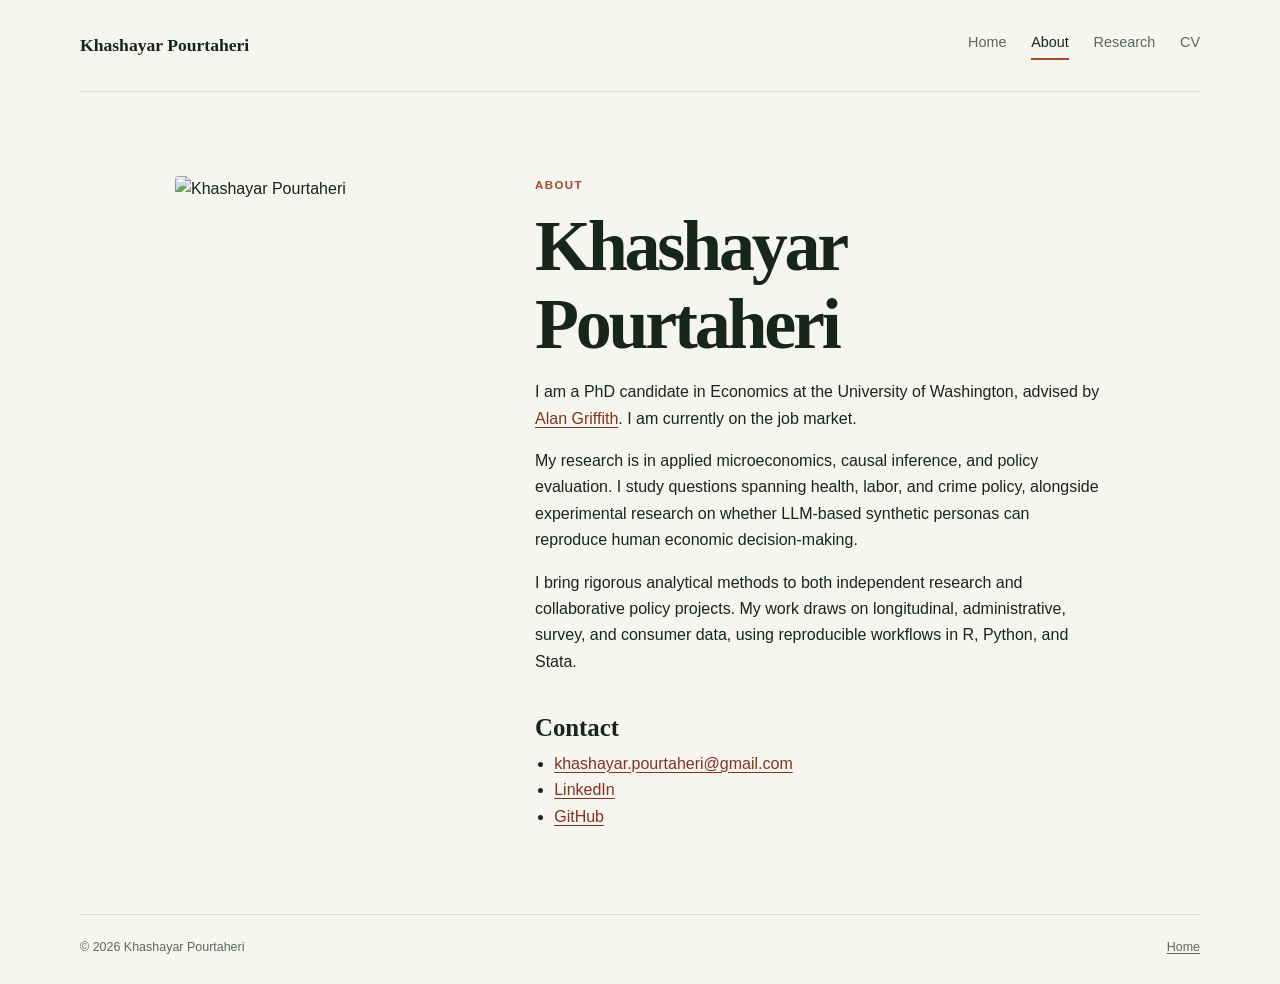
==== about.html @ fbb9776d "Update research, CV, and links for job market - Research: new JMP title with SSRN link and summary; " ====
<!doctype html>
<html lang="en">
  <head>
    <meta charset="utf-8">
    <meta name="viewport" content="width=device-width, initial-scale=1">
    <meta name="description" content="About Khashayar Pourtaheri.">
    <title>About | Khashayar Pourtaheri</title>
    <link rel="stylesheet" href="assets/css/styles.css">
  </head>
  <body>
    <header class="site-header">
      <a class="wordmark" href="index.html">Khashayar Pourtaheri</a>
      <nav aria-label="Main navigation">
        <a href="index.html">Home</a>
        <a class="active" href="about.html" aria-current="page">About</a>
        <a href="research.html">Research</a>
        <a href="cv.html">CV</a>
      </nav>
    </header>

    <main class="page about-page">
      <aside class="page-portrait">
        <img src="assets/images/khashayar-pourtaheri.jpg" alt="Khashayar Pourtaheri">
      </aside>
      <article>
        <p class="eyebrow">About</p>
        <h1>Khashayar Pourtaheri</h1>
        <p>I am a PhD candidate in Economics at the University of Washington, advised by <a href="https://econ.washington.edu/people/alan-griffith" target="_blank" rel="noopener noreferrer">Alan Griffith</a>. I am currently on the job market.</p>
        <p>My research is in applied microeconomics, causal inference, and policy evaluation. I study questions spanning health, labor, and crime policy, alongside experimental research on whether LLM-based synthetic personas can reproduce human economic decision-making.</p>
        <p>I bring rigorous analytical methods to both independent research and collaborative policy projects. My work draws on longitudinal, administrative, survey, and consumer data, using reproducible workflows in R, Python, and Stata.</p>
        <h2>Contact</h2>
        <ul class="plain-list">
          <li><a href="mailto:khashayar.pourtaheri@gmail.com">khashayar.pourtaheri@gmail.com</a></li>
          <li><a href="https://www.linkedin.com/in/khashayar-pourtahri" target="_blank" rel="noopener noreferrer">LinkedIn</a></li>
          <li><a href="https://github.com/khashayar-pourtaheri" target="_blank" rel="noopener noreferrer">GitHub</a></li>
        </ul>
      </article>
    </main>

    <footer>
      <span>© <span id="year"></span> Khashayar Pourtaheri</span>
      <a href="index.html">Home</a>
    </footer>
    <script>document.getElementById("year").textContent = new Date().getFullYear();</script>
  </body>
</html>
---- assets/css/styles.css ----
:root {
  --ink: #17251f;
  --muted: #5b6861;
  --paper: #f7f5ef;
  --line: #d8ddd4;
  --accent: #a8482d;
  --accent-dark: #82331e;
  --display: Georgia, "Times New Roman", serif;
  --body: "Helvetica Neue", Helvetica, Arial, sans-serif;
}

* { box-sizing: border-box; }

html { min-height: 100%; }

body {
  margin: 0;
  min-height: 100vh;
  color: var(--ink);
  background: var(--paper);
  font-family: var(--body);
  font-size: 16px;
  line-height: 1.65;
  display: flex;
  flex-direction: column;
}

a { color: var(--accent-dark); text-underline-offset: 0.18em; }
a:hover { color: var(--accent); }

.site-header, footer {
  width: min(1120px, calc(100% - 48px));
  margin-inline: auto;
}

.site-header {
  min-height: 92px;
  display: flex;
  align-items: center;
  justify-content: space-between;
  border-bottom: 1px solid var(--line);
}

.wordmark {
  color: var(--ink);
  font-family: var(--display);
  font-size: 1.1rem;
  font-weight: 700;
  text-decoration: none;
}

nav { display: flex; gap: 1.55rem; }
nav a { color: var(--muted); font-size: 0.9rem; text-decoration: none; }
nav a:hover, nav a.active { color: var(--ink); }
nav a.active { border-bottom: 2px solid var(--accent); padding-bottom: 0.2rem; }

.hero {
  width: min(1120px, calc(100% - 48px));
  margin: auto;
  padding: 72px 0;
  display: grid;
  grid-template-columns: 1.04fr 0.96fr;
  align-items: center;
  gap: clamp(48px, 9vw, 128px);
}

.eyebrow {
  margin: 0 0 0.8rem;
  color: var(--accent);
  font-size: 0.72rem;
  font-weight: 700;
  letter-spacing: 0.12em;
  text-transform: uppercase;
}

h1, h2 { font-family: var(--display); line-height: 1.08; }
h1 { margin: 0; font-size: clamp(3.1rem, 7vw, 5.9rem); letter-spacing: -0.045em; }
h2 { margin: 2.5rem 0 0.55rem; font-size: 1.55rem; }

.intro { max-width: 31rem; margin: 1.65rem 0 0; color: var(--muted); font-size: 1.16rem; }
.job-market { margin: 1rem 0 0; font-weight: 700; }

.contact-links { display: flex; flex-wrap: wrap; gap: 0.9rem 1.35rem; margin-top: 2.1rem; }
.contact-links a { font-size: 0.9rem; font-weight: 700; }

.hero-portrait { margin: 0; }
.hero-portrait img, .page-portrait img {
  display: block;
  width: 100%;
  object-fit: cover;
  filter: saturate(0.9);
}
.hero-portrait img { aspect-ratio: 1 / 1; border-radius: 50% 50% 4px 4px; }

.page {
  width: min(930px, calc(100% - 48px));
  flex: 1;
  margin: 0 auto;
  padding: 84px 0;
}
.about-page { display: grid; grid-template-columns: 265px minmax(0, 1fr); gap: clamp(42px, 8vw, 95px); align-items: start; }
.about-page h1, .narrow-page h1 { font-size: clamp(2.7rem, 6vw, 4.5rem); }
.about-page article { max-width: 590px; }
.page-portrait img { aspect-ratio: 1 / 1; border-radius: 4px; }
.plain-list { margin: 0; padding-left: 1.2rem; }
.narrow-page { max-width: 760px; }
.note { margin-top: 2.5rem; padding: 1.4rem 1.55rem; border-left: 3px solid var(--accent); background: #eeeae0; color: var(--muted); }
.note p { margin: 0; }
.research-list { margin-top: 3.5rem; }
.research-list article { padding: 0 0 2.1rem; margin-bottom: 2.1rem; border-bottom: 1px solid var(--line); }
.research-list article:last-child { margin-bottom: 0; }
.research-list h2 { margin: 0.35rem 0 0.75rem; font-size: clamp(1.45rem, 3vw, 2rem); }
.research-list p:last-child { max-width: 650px; margin-bottom: 0; color: var(--muted); }
.paper-meta { margin: 0 0 0.9rem; font-size: 0.92rem; color: var(--muted); }
.paper-meta a { font-weight: 700; }
.project-label { margin: 0; color: var(--accent); font-size: 0.72rem; font-weight: 700; letter-spacing: 0.12em; text-transform: uppercase; }

footer {
  padding: 1.35rem 0 1.7rem;
  border-top: 1px solid var(--line);
  color: var(--muted);
  display: flex;
  justify-content: space-between;
  font-size: 0.78rem;
}
footer a { color: inherit; }
.sr-only { position: absolute; width: 1px; height: 1px; margin: -1px; overflow: hidden; clip: rect(0, 0, 0, 0); }

@media (max-width: 680px) {
  .site-header { min-height: auto; padding: 1.35rem 0; align-items: flex-start; gap: 1rem; flex-direction: column; }
  nav { gap: 1.1rem; }
  .hero { grid-template-columns: 1fr; gap: 2.8rem; padding: 56px 0 70px; }
  .hero-copy { order: 2; }
  .hero-portrait { max-width: 320px; }
  .about-page { grid-template-columns: 1fr; gap: 2.4rem; }
  .page-portrait { max-width: 250px; }
  .page { padding: 55px 0 70px; }
}
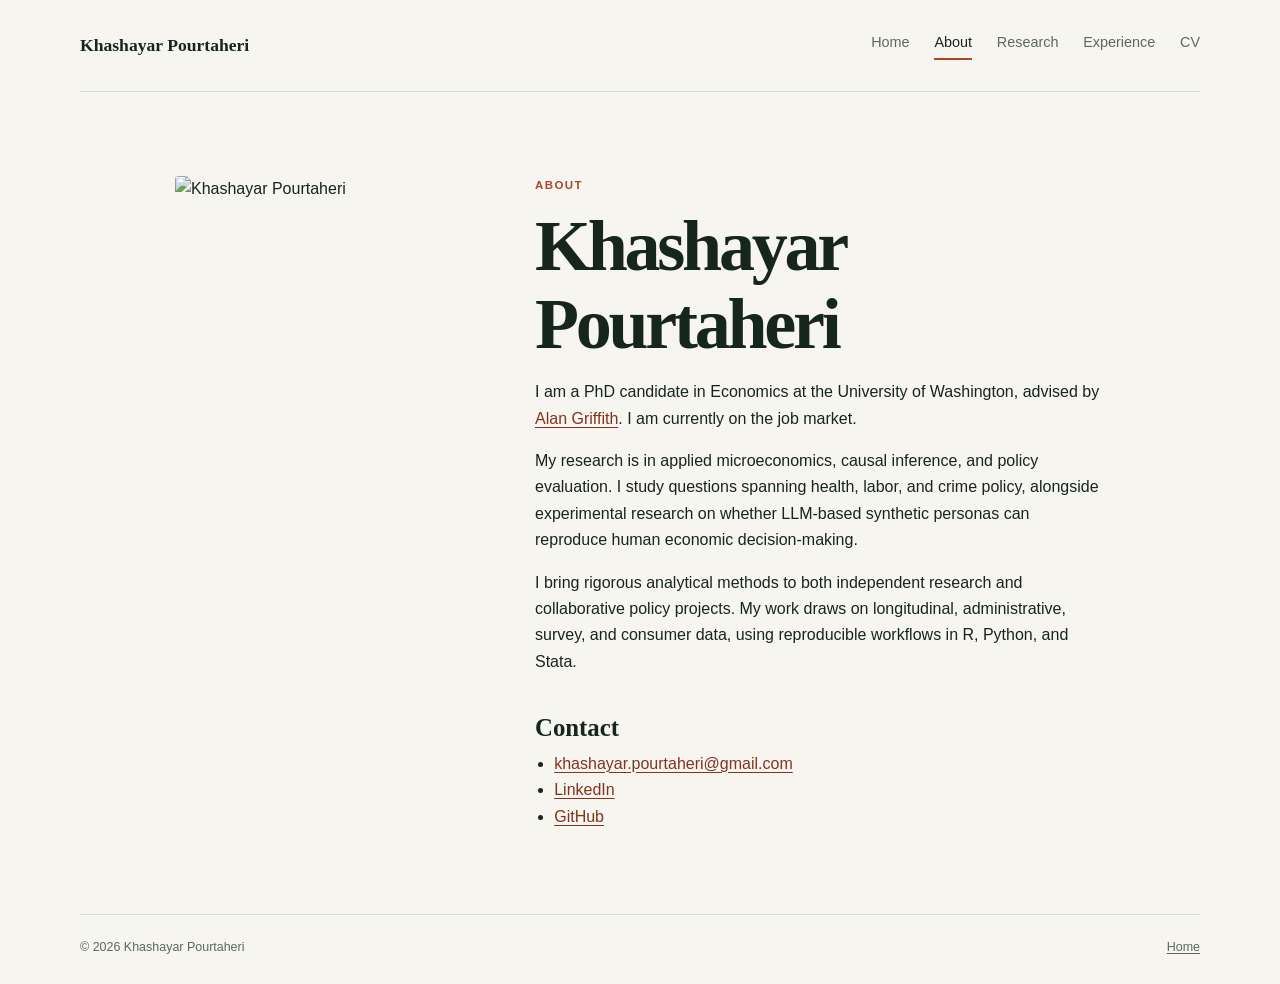
==== commit 46d5a646: "Add Experience page; keep Research for papers only - New experience.html: work experience (CHOICE, I" ====
--- a/about.html
+++ b/about.html
@@ -14,6 +14,7 @@
         <a href="index.html">Home</a>
         <a class="active" href="about.html" aria-current="page">About</a>
         <a href="research.html">Research</a>
+        <a href="experience.html">Experience</a>
         <a href="cv.html">CV</a>
       </nav>
     </header>
--- a/assets/css/styles.css
+++ b/assets/css/styles.css
@@ -136,3 +136,17 @@
   .page-portrait { max-width: 250px; }
   .page { padding: 55px 0 70px; }
 }
+
+.experience-section { margin-top: 3.2rem; }
+.experience-section h2 { margin: 0 0 1.4rem; padding-bottom: 0.5rem; border-bottom: 1px solid var(--line); }
+.entry { margin-bottom: 1.8rem; }
+.entry-head { display: flex; justify-content: space-between; align-items: baseline; gap: 1.5rem; }
+.entry-head h3 { flex: 1 1 auto; min-width: 0; }
+.entry h3 { margin: 0; font-family: var(--display); font-size: 1.15rem; }
+.entry-org { font-family: var(--body); font-weight: 400; font-size: 0.98rem; color: var(--muted); }
+.entry-dates { margin: 0; color: var(--muted); font-size: 0.9rem; white-space: nowrap; }
+.entry .paper-meta { margin: 0.35rem 0 0; }
+.entry-points { margin: 0.6rem 0 0; padding-left: 1.2rem; color: var(--muted); }
+.entry-points li { margin-bottom: 0.35rem; }
+@media (max-width: 640px) { .entry-head { flex-wrap: wrap; gap: 0.3rem; } }
+.research-list article:last-child { border-bottom: none; padding-bottom: 0; }
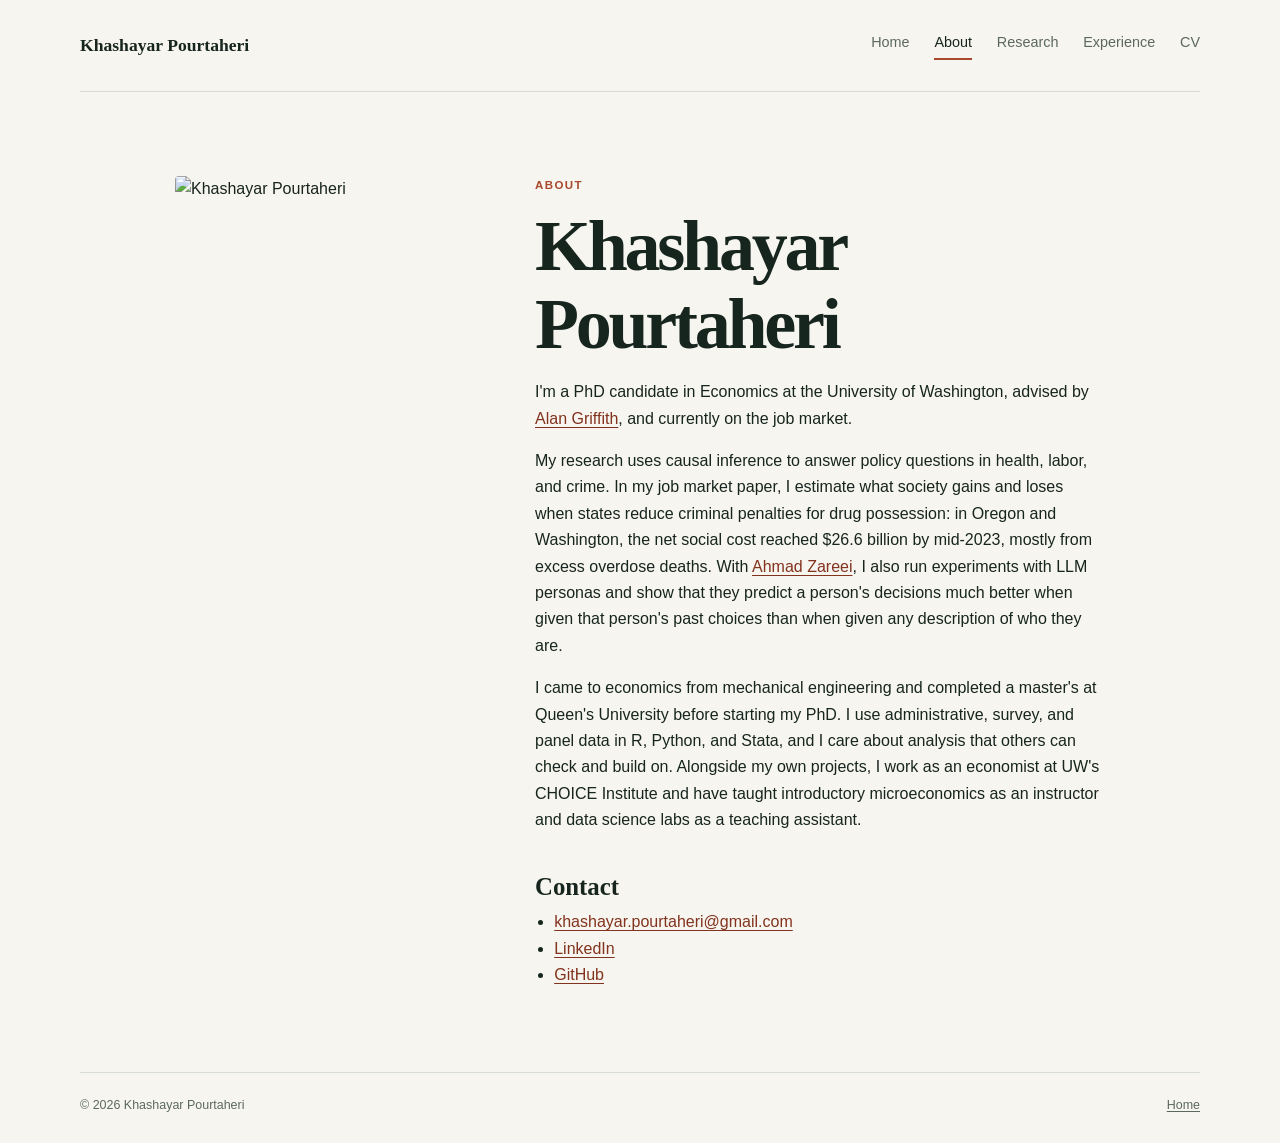
==== commit 8be0e3d3: "About: rewrite with findings, background, and accurate attribution Co-Authored-By: Claude Opus 5.5 <" ====
--- a/about.html
+++ b/about.html
@@ -26,9 +26,9 @@
       <article>
         <p class="eyebrow">About</p>
         <h1>Khashayar Pourtaheri</h1>
-        <p>I am a PhD candidate in Economics at the University of Washington, advised by <a href="https://econ.washington.edu/people/alan-griffith" target="_blank" rel="noopener noreferrer">Alan Griffith</a>. I am currently on the job market.</p>
-        <p>My research is in applied microeconomics, causal inference, and policy evaluation. I study questions spanning health, labor, and crime policy, alongside experimental research on whether LLM-based synthetic personas can reproduce human economic decision-making.</p>
-        <p>I bring rigorous analytical methods to both independent research and collaborative policy projects. My work draws on longitudinal, administrative, survey, and consumer data, using reproducible workflows in R, Python, and Stata.</p>
+        <p>I'm a PhD candidate in Economics at the University of Washington, advised by <a href="https://econ.washington.edu/people/alan-griffith" target="_blank" rel="noopener noreferrer">Alan Griffith</a>, and currently on the job market.</p>
+        <p>My research uses causal inference to answer policy questions in health, labor, and crime. In my job market paper, I estimate what society gains and loses when states reduce criminal penalties for drug possession: in Oregon and Washington, the net social cost reached $26.6 billion by mid-2023, mostly from excess overdose deaths. With <a href="https://azareei.github.io" target="_blank" rel="noopener noreferrer">Ahmad Zareei</a>, I also run experiments with LLM personas and show that they predict a person's decisions much better when given that person's past choices than when given any description of who they are.</p>
+        <p>I came to economics from mechanical engineering and completed a master's at Queen's University before starting my PhD. I use administrative, survey, and panel data in R, Python, and Stata, and I care about analysis that others can check and build on. Alongside my own projects, I work as an economist at UW's CHOICE Institute and have taught introductory microeconomics as an instructor and data science labs as a teaching assistant.</p>
         <h2>Contact</h2>
         <ul class="plain-list">
           <li><a href="mailto:khashayar.pourtaheri@gmail.com">khashayar.pourtaheri@gmail.com</a></li>
--- a/assets/css/styles.css
+++ b/assets/css/styles.css
@@ -150,3 +150,5 @@
 .entry-points li { margin-bottom: 0.35rem; }
 @media (max-width: 640px) { .entry-head { flex-wrap: wrap; gap: 0.3rem; } }
 .research-list article:last-child { border-bottom: none; padding-bottom: 0; }
+.entry-story { margin: 0.6rem 0 0; color: var(--muted); max-width: 680px; line-height: 1.65; }
+.narrow-page .intro { max-width: 640px; }
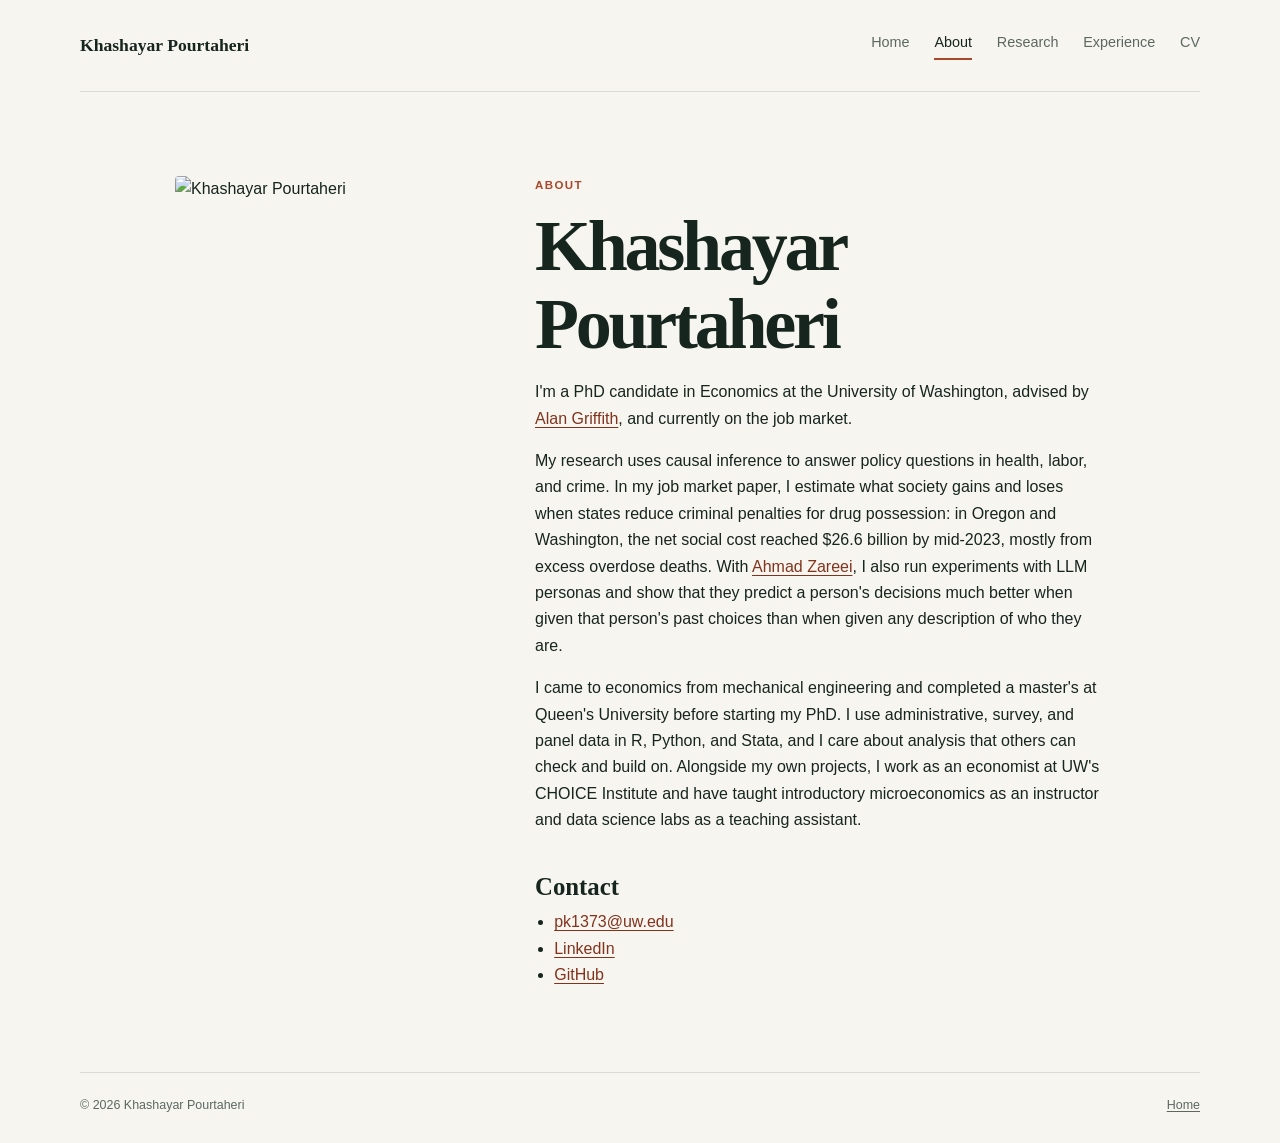
==== commit b004b90a: "Use UW email address on Home and About pages Co-Authored-By: Claude Opus 5.5 <noreply@anthropic.com>" ====
--- a/about.html
+++ b/about.html
@@ -31,7 +31,7 @@
         <p>I came to economics from mechanical engineering and completed a master's at Queen's University before starting my PhD. I use administrative, survey, and panel data in R, Python, and Stata, and I care about analysis that others can check and build on. Alongside my own projects, I work as an economist at UW's CHOICE Institute and have taught introductory microeconomics as an instructor and data science labs as a teaching assistant.</p>
         <h2>Contact</h2>
         <ul class="plain-list">
-          <li><a href="mailto:khashayar.pourtaheri@gmail.com">khashayar.pourtaheri@gmail.com</a></li>
+          <li><a href="mailto:pk1373@uw.edu">pk1373@uw.edu</a></li>
           <li><a href="https://www.linkedin.com/in/khashayar-pourtahri" target="_blank" rel="noopener noreferrer">LinkedIn</a></li>
           <li><a href="https://github.com/khashayar-pourtaheri" target="_blank" rel="noopener noreferrer">GitHub</a></li>
         </ul>
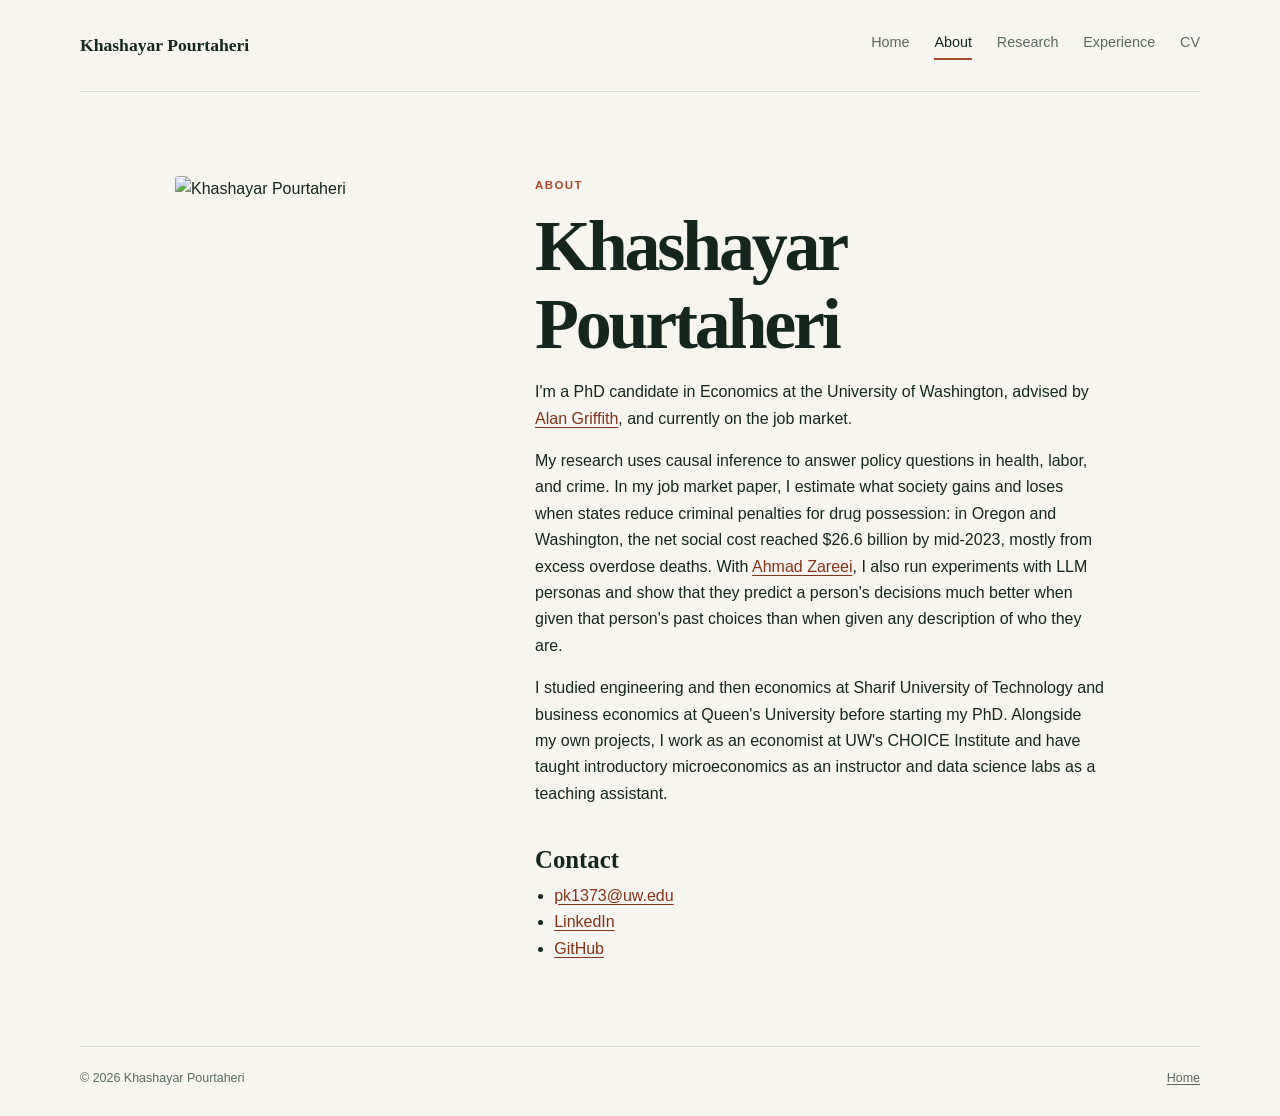
==== commit 464952d0: "Revise education sentence on About page Co-Authored-By: Claude Opus 5.5 <noreply@anthropic.com>" ====
--- a/about.html
+++ b/about.html
@@ -28,7 +28,7 @@
         <h1>Khashayar Pourtaheri</h1>
         <p>I'm a PhD candidate in Economics at the University of Washington, advised by <a href="https://econ.washington.edu/people/alan-griffith" target="_blank" rel="noopener noreferrer">Alan Griffith</a>, and currently on the job market.</p>
         <p>My research uses causal inference to answer policy questions in health, labor, and crime. In my job market paper, I estimate what society gains and loses when states reduce criminal penalties for drug possession: in Oregon and Washington, the net social cost reached $26.6 billion by mid-2023, mostly from excess overdose deaths. With <a href="https://azareei.github.io" target="_blank" rel="noopener noreferrer">Ahmad Zareei</a>, I also run experiments with LLM personas and show that they predict a person's decisions much better when given that person's past choices than when given any description of who they are.</p>
-        <p>I came to economics from mechanical engineering and completed a master's at Queen's University before starting my PhD. I use administrative, survey, and panel data in R, Python, and Stata, and I care about analysis that others can check and build on. Alongside my own projects, I work as an economist at UW's CHOICE Institute and have taught introductory microeconomics as an instructor and data science labs as a teaching assistant.</p>
+        <p>I studied engineering and then economics at Sharif University of Technology and business economics at Queen's University before starting my PhD. Alongside my own projects, I work as an economist at UW's CHOICE Institute and have taught introductory microeconomics as an instructor and data science labs as a teaching assistant.</p>
         <h2>Contact</h2>
         <ul class="plain-list">
           <li><a href="mailto:pk1373@uw.edu">pk1373@uw.edu</a></li>
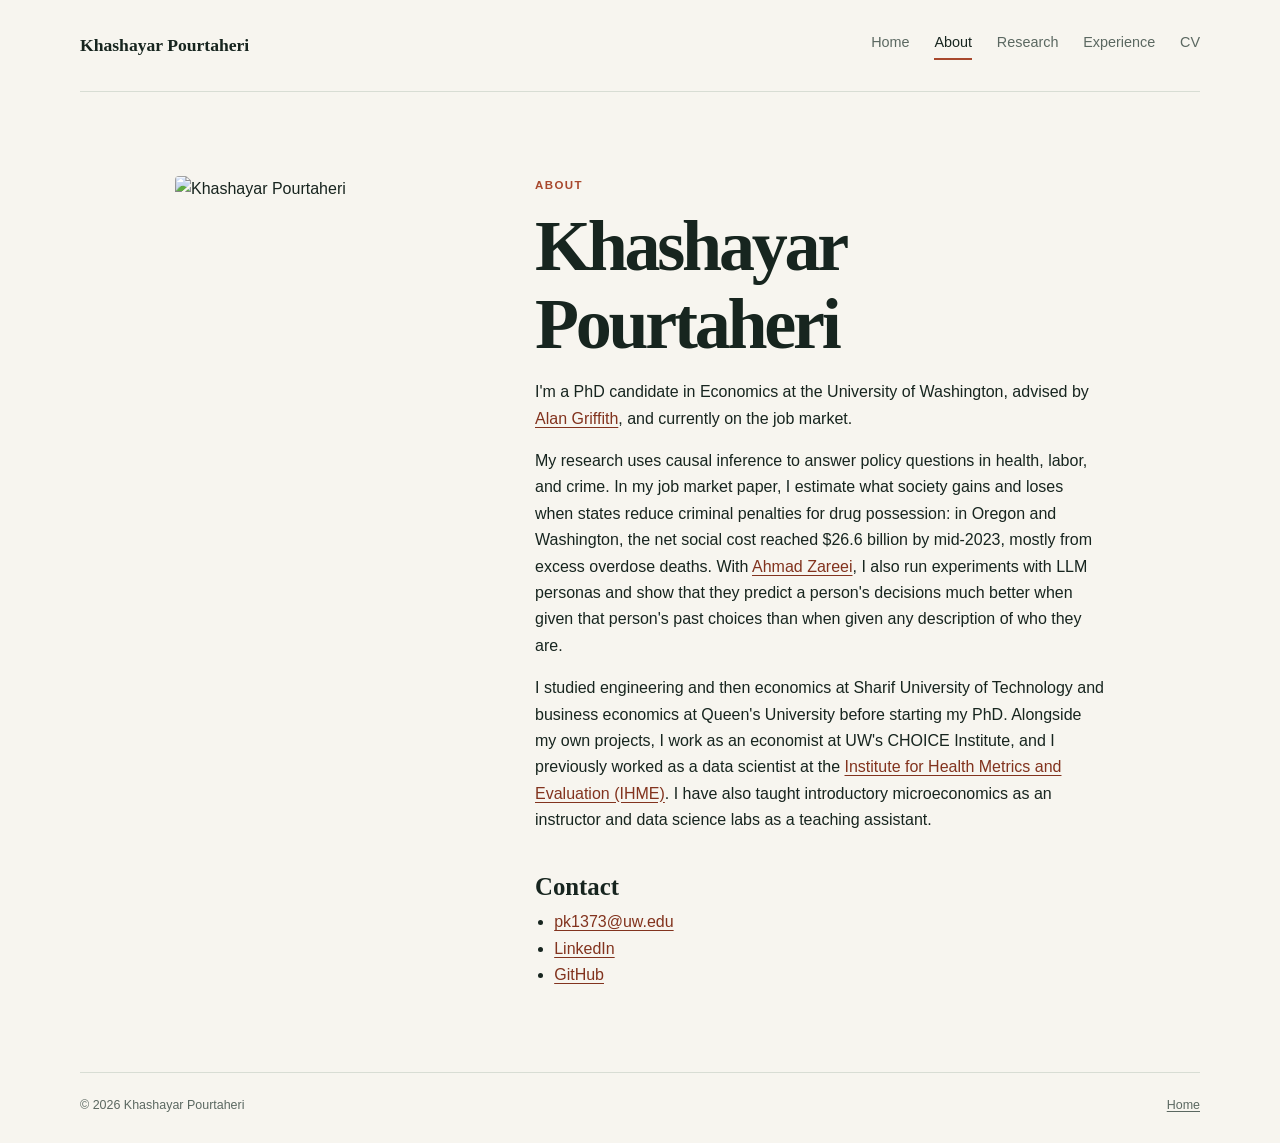
==== commit 02bae680: "Mention IHME data scientist role on About page Co-Authored-By: Claude Opus 5.5 <noreply@anthropic.co" ====
--- a/about.html
+++ b/about.html
@@ -28,7 +28,7 @@
         <h1>Khashayar Pourtaheri</h1>
         <p>I'm a PhD candidate in Economics at the University of Washington, advised by <a href="https://econ.washington.edu/people/alan-griffith" target="_blank" rel="noopener noreferrer">Alan Griffith</a>, and currently on the job market.</p>
         <p>My research uses causal inference to answer policy questions in health, labor, and crime. In my job market paper, I estimate what society gains and loses when states reduce criminal penalties for drug possession: in Oregon and Washington, the net social cost reached $26.6 billion by mid-2023, mostly from excess overdose deaths. With <a href="https://azareei.github.io" target="_blank" rel="noopener noreferrer">Ahmad Zareei</a>, I also run experiments with LLM personas and show that they predict a person's decisions much better when given that person's past choices than when given any description of who they are.</p>
-        <p>I studied engineering and then economics at Sharif University of Technology and business economics at Queen's University before starting my PhD. Alongside my own projects, I work as an economist at UW's CHOICE Institute and have taught introductory microeconomics as an instructor and data science labs as a teaching assistant.</p>
+        <p>I studied engineering and then economics at Sharif University of Technology and business economics at Queen's University before starting my PhD. Alongside my own projects, I work as an economist at UW's CHOICE Institute, and I previously worked as a data scientist at the <a href="https://www.healthdata.org" target="_blank" rel="noopener noreferrer">Institute for Health Metrics and Evaluation (IHME)</a>. I have also taught introductory microeconomics as an instructor and data science labs as a teaching assistant.</p>
         <h2>Contact</h2>
         <ul class="plain-list">
           <li><a href="mailto:pk1373@uw.edu">pk1373@uw.edu</a></li>
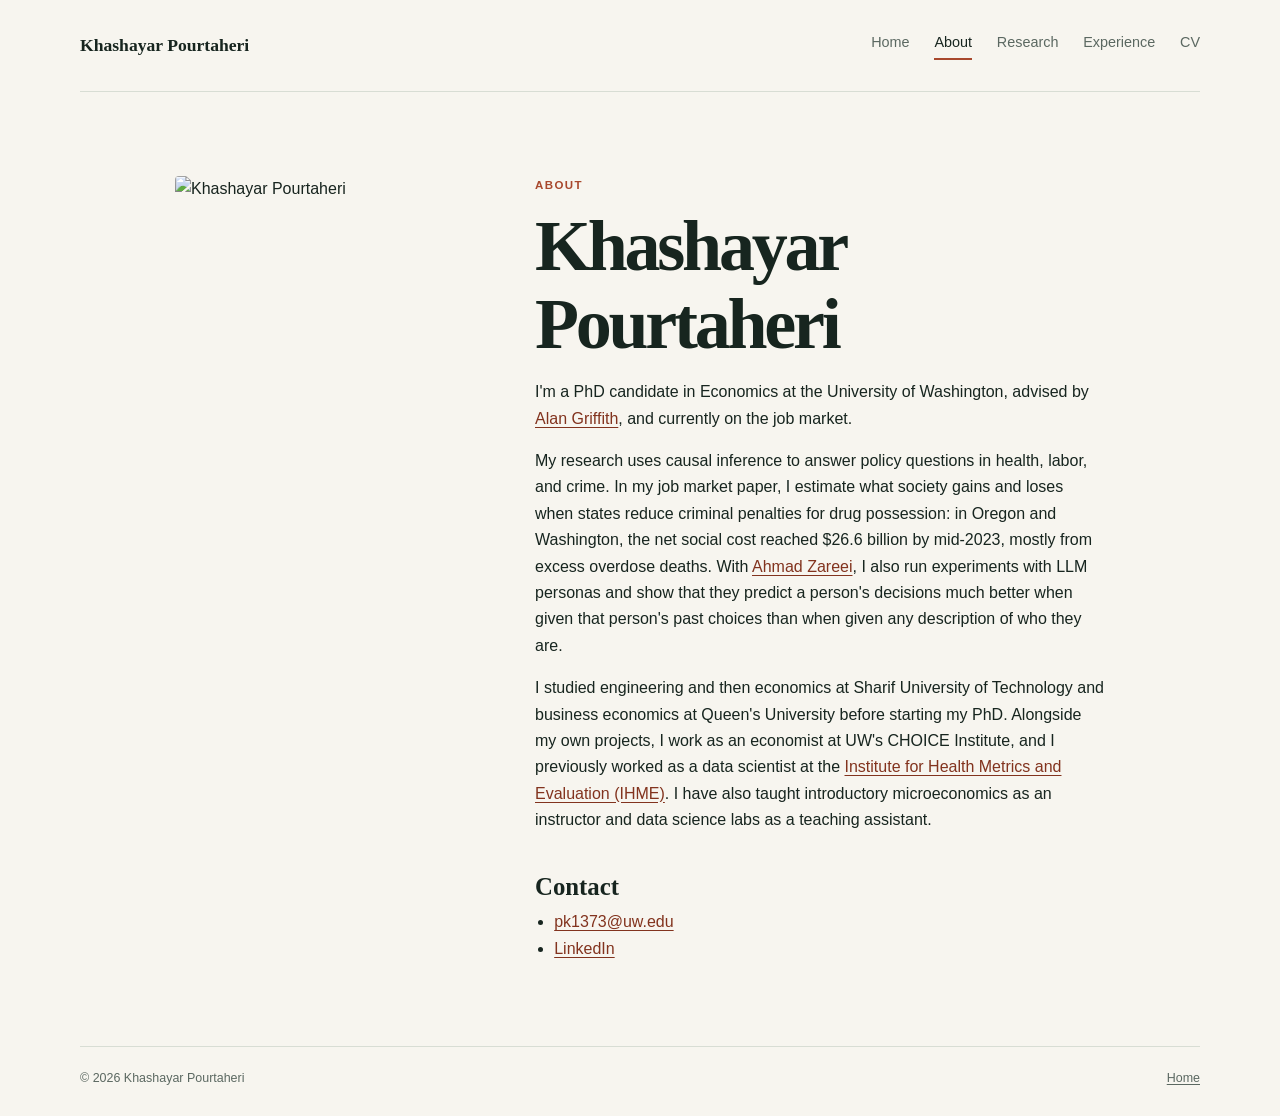
==== commit e3b79edc: "Restructure Research page and remove GitHub links Research page now uses Job Market Paper / Working " ====
--- a/about.html
+++ b/about.html
@@ -33,7 +33,6 @@
         <ul class="plain-list">
           <li><a href="mailto:pk1373@uw.edu">pk1373@uw.edu</a></li>
           <li><a href="https://www.linkedin.com/in/khashayar-pourtahri" target="_blank" rel="noopener noreferrer">LinkedIn</a></li>
-          <li><a href="https://github.com/khashayar-pourtaheri" target="_blank" rel="noopener noreferrer">GitHub</a></li>
         </ul>
       </article>
     </main>
--- a/assets/css/styles.css
+++ b/assets/css/styles.css
@@ -139,7 +139,7 @@
 
 .experience-section { margin-top: 3.2rem; }
 .experience-section h2 { margin: 0 0 1.4rem; padding-bottom: 0.5rem; border-bottom: 1px solid var(--line); }
-.entry { margin-bottom: 1.8rem; }
+.entry { margin-bottom: 1.3rem; }
 .entry-head { display: flex; justify-content: space-between; align-items: baseline; gap: 1.5rem; }
 .entry-head h3 { flex: 1 1 auto; min-width: 0; }
 .entry h3 { margin: 0; font-family: var(--display); font-size: 1.15rem; }
@@ -150,5 +150,16 @@
 .entry-points li { margin-bottom: 0.35rem; }
 @media (max-width: 640px) { .entry-head { flex-wrap: wrap; gap: 0.3rem; } }
 .research-list article:last-child { border-bottom: none; padding-bottom: 0; }
-.entry-story { margin: 0.6rem 0 0; color: var(--muted); max-width: 680px; line-height: 1.65; }
+.entry-story { margin: 0.3rem 0 0; color: var(--muted); line-height: 1.65; }
 .narrow-page .intro { max-width: 640px; }
+
+.research-section { margin-top: 3.2rem; }
+.research-section h2 { margin: 0 0 1.4rem; padding-bottom: 0.5rem; border-bottom: 1px solid var(--line); }
+.research-section article { margin-bottom: 1.9rem; }
+.research-section article:last-child { margin-bottom: 0; }
+.research-section h3 { margin: 0 0 0.45rem; font-family: var(--display); font-size: 1.3rem; line-height: 1.3; }
+.research-section .paper-meta { margin: 0 0 0.5rem; }
+.paper-summary { margin: 0; color: var(--muted); line-height: 1.65; }
+.research-section details { margin-top: 0.55rem; }
+.research-section summary { cursor: pointer; color: var(--accent-dark); font-size: 0.92rem; font-weight: 700; }
+.research-section details p { margin: 0.6rem 0 0; color: var(--muted); font-size: 0.95rem; line-height: 1.7; }
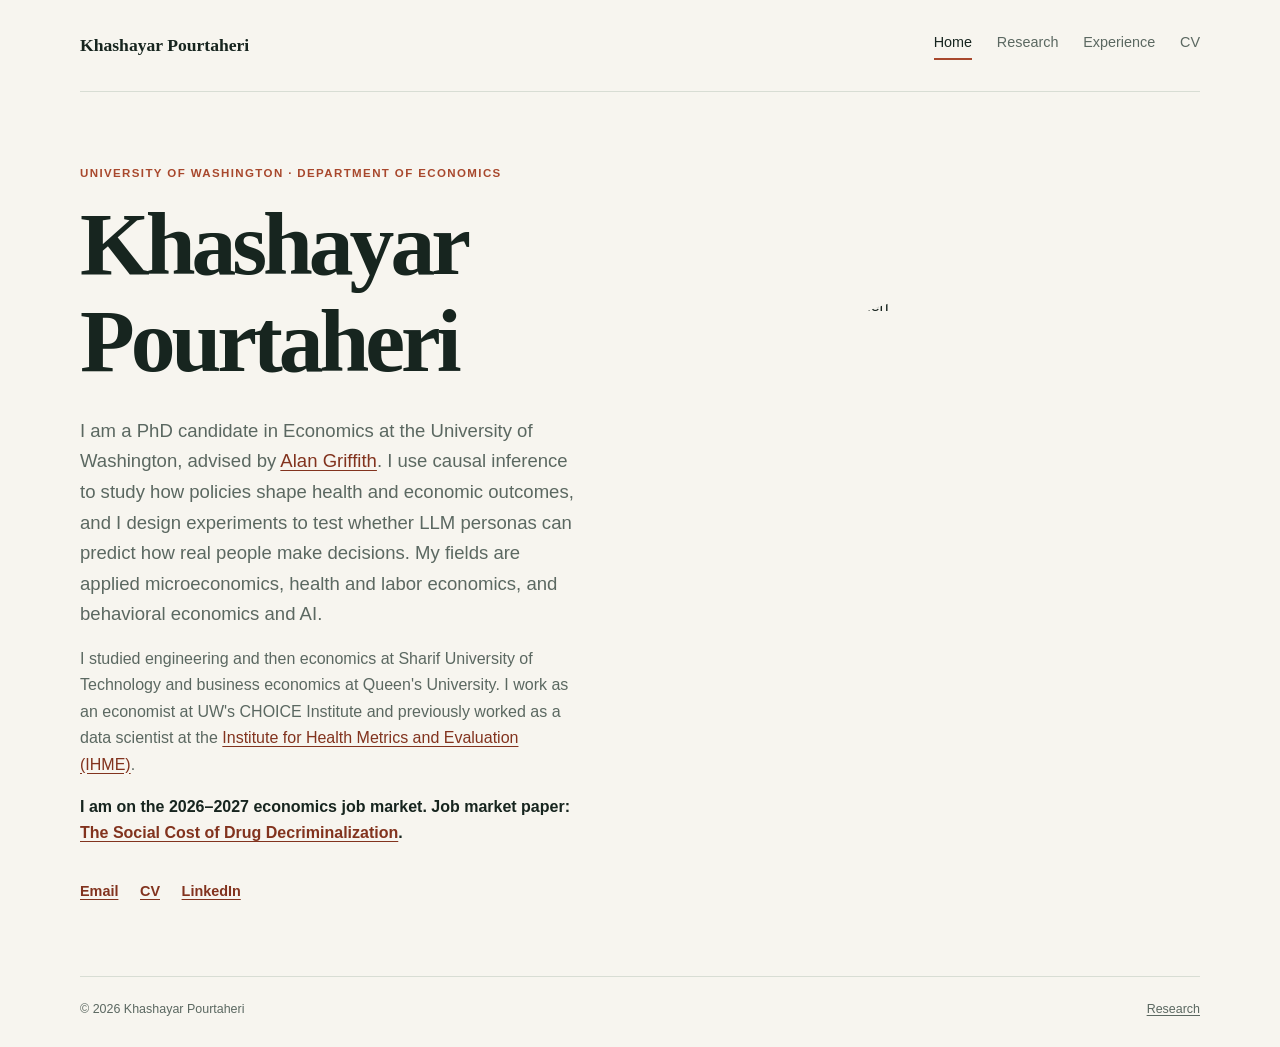
==== commit d0490466: "Merge About into Home and rename AI field Home now carries the short bio, advisor, fields, backgroun" ====
--- a/about.html
+++ b/about.html
@@ -2,45 +2,11 @@
 <html lang="en">
   <head>
     <meta charset="utf-8">
-    <meta name="viewport" content="width=device-width, initial-scale=1">
-    <meta name="description" content="About Khashayar Pourtaheri.">
-    <title>About | Khashayar Pourtaheri</title>
-    <link rel="stylesheet" href="assets/css/styles.css">
+    <title>Khashayar Pourtaheri</title>
+    <meta http-equiv="refresh" content="0; url=index.html">
+    <link rel="canonical" href="https://khashayar-pourtaheri.github.io/">
   </head>
   <body>
-    <header class="site-header">
-      <a class="wordmark" href="index.html">Khashayar Pourtaheri</a>
-      <nav aria-label="Main navigation">
-        <a href="index.html">Home</a>
-        <a class="active" href="about.html" aria-current="page">About</a>
-        <a href="research.html">Research</a>
-        <a href="experience.html">Experience</a>
-        <a href="cv.html">CV</a>
-      </nav>
-    </header>
-
-    <main class="page about-page">
-      <aside class="page-portrait">
-        <img src="assets/images/khashayar-pourtaheri.jpg" alt="Khashayar Pourtaheri">
-      </aside>
-      <article>
-        <p class="eyebrow">About</p>
-        <h1>Khashayar Pourtaheri</h1>
-        <p>I'm a PhD candidate in Economics at the University of Washington, advised by <a href="https://econ.washington.edu/people/alan-griffith" target="_blank" rel="noopener noreferrer">Alan Griffith</a>, and currently on the job market.</p>
-        <p>My research uses causal inference to answer policy questions in health, labor, and crime. In my job market paper, I estimate what society gains and loses when states reduce criminal penalties for drug possession: in Oregon and Washington, the net social cost reached $26.6 billion by mid-2023, mostly from excess overdose deaths. With <a href="https://azareei.github.io" target="_blank" rel="noopener noreferrer">Ahmad Zareei</a>, I also run experiments with LLM personas and show that they predict a person's decisions much better when given that person's past choices than when given any description of who they are.</p>
-        <p>I studied engineering and then economics at Sharif University of Technology and business economics at Queen's University before starting my PhD. Alongside my own projects, I work as an economist at UW's CHOICE Institute, and I previously worked as a data scientist at the <a href="https://www.healthdata.org" target="_blank" rel="noopener noreferrer">Institute for Health Metrics and Evaluation (IHME)</a>. I have also taught introductory microeconomics as an instructor and data science labs as a teaching assistant.</p>
-        <h2>Contact</h2>
-        <ul class="plain-list">
-          <li><a href="mailto:pk1373@uw.edu">pk1373@uw.edu</a></li>
-          <li><a href="https://www.linkedin.com/in/khashayar-pourtahri" target="_blank" rel="noopener noreferrer">LinkedIn</a></li>
-        </ul>
-      </article>
-    </main>
-
-    <footer>
-      <span>© <span id="year"></span> Khashayar Pourtaheri</span>
-      <a href="index.html">Home</a>
-    </footer>
-    <script>document.getElementById("year").textContent = new Date().getFullYear();</script>
+    <p>This page has moved to the <a href="index.html">home page</a>.</p>
   </body>
 </html>
